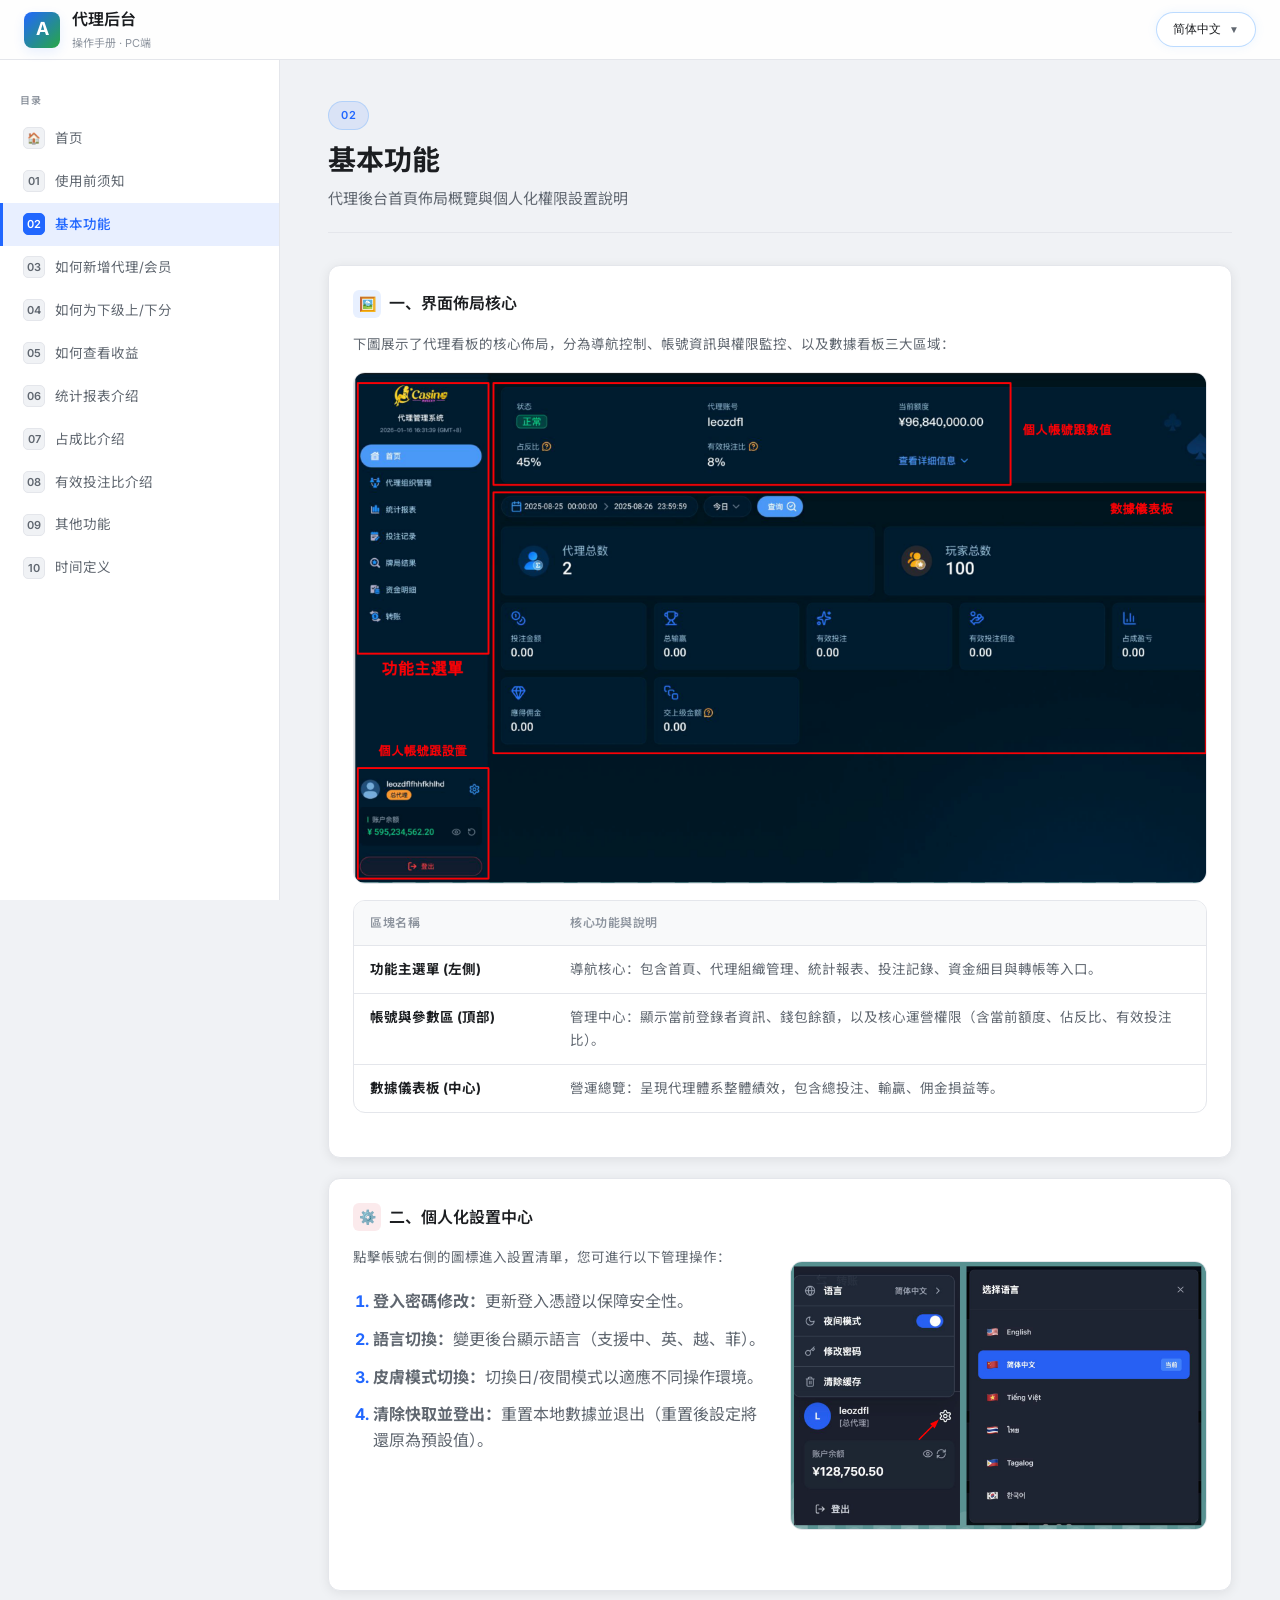
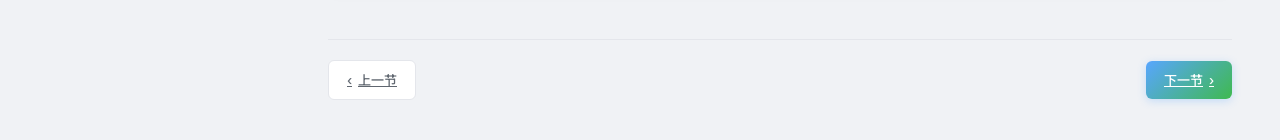
==== section2.html @ 6e55f605 "Initial commit: manual content completed" ====
<!DOCTYPE html>
<html lang="zh-Hans">

<head>
  <meta charset="UTF-8" />
  <meta name="viewport" content="width=device-width,initial-scale=1" />
  <title>基本功能 - 代理后台操作手册</title>
  <link rel="stylesheet" href="style.css" />
</head>

<body>

  <!-- HEADER -->
  <header class="header">
    <div class="header-logo">
      <button class="mobile-toggle" id="mobileToggle">☰</button>
      <div class="logo-icon">A</div>
      <div>
        <div class="logo-text">代理后台</div>
        <div class="logo-sub">操作手册 · PC端</div>
      </div>
    </div>
    <div class="lang-dropdown">
      <button class="lang-dropdown-btn" id="langDropdownBtn">
        <span class="lang-current" id="langCurrent">简体中文</span>
        <span class="lang-arrow">▼</span>
      </button>
      <div class="lang-dropdown-menu" id="langDropdownMenu">
        <button class="lang-dropdown-item active" data-lang="sc">简体中文</button>
        <button class="lang-dropdown-item" data-lang="en">English</button>
        <button class="lang-dropdown-item" data-lang="vn">Tiếng Việt</button>
        <button class="lang-dropdown-item" data-lang="ph">Filipino</button>
      </div>
    </div>
  </header>

  <!-- LAYOUT -->
  <div class="layout">

    <!-- SIDEBAR -->
    <nav class="sidebar">
      <div class="sidebar-section-title" data-lang="sc">目录</div>
      <div class="sidebar-section-title" data-lang="en" style="display:none">Contents</div>
      <div class="sidebar-section-title" data-lang="vn" style="display:none">Mục lục</div>
      <div class="sidebar-section-title" data-lang="ph" style="display:none">Talaan</div>
      <a href="index.html" class="nav-item"><span class="nav-num">🏠</span><span class="nav-label">首页</span></a>
      <a href="section1.html" class="nav-item"><span class="nav-num">01</span><span class="nav-label">使用前须知</span></a>
      <a href="section2.html" class="nav-item active"><span class="nav-num">02</span><span
          class="nav-label">基本功能</span></a>
      <a href="section3.html" class="nav-item"><span class="nav-num">03</span><span
          class="nav-label">如何新增代理/会员</span></a>
      <a href="section4.html" class="nav-item"><span class="nav-num">04</span><span
          class="nav-label">如何为下级上/下分</span></a>
      <a href="section5.html" class="nav-item"><span class="nav-num">05</span><span class="nav-label">如何查看收益</span></a>
      <a href="section6.html" class="nav-item"><span class="nav-num">06</span><span class="nav-label">统计报表介绍</span></a>
      <a href="section7.html" class="nav-item"><span class="nav-num">07</span><span class="nav-label">占成比介绍</span></a>
      <a href="section8.html" class="nav-item"><span class="nav-num">08</span><span class="nav-label">有效投注比介绍</span></a>
      <a href="section9.html" class="nav-item"><span class="nav-num">09</span><span class="nav-label">其他功能</span></a>
      <a href="section10.html" class="nav-item"><span class="nav-num">10</span><span class="nav-label">时间定义</span></a>
    </nav>

    <!-- MAIN -->
    <main class="main">

      <!-- ══════════════════════════════════════════════════════
     SECTION 02 — 基本功能 / Basic Features
══════════════════════════════════════════════════════ -->
      <section class="section active" id="sec1">

        <!-- SC -->
        <div data-lang="sc">
          <div class="section-header">
            <div class="section-badge">02</div>
            <h1 class="section-title">基本功能</h1>
            <p class="section-subtitle">代理後台首頁佈局概覽與個人化權限設置說明</p>
          </div>

          <div class="card">
            <div class="card-title">
              <div class="card-icon blue">🖼️</div>一、界面佈局核心
            </div>
            <p class="para">下圖展示了代理看板的核心佈局，分為導航控制、帳號資訊與權限監控、以及數據看板三大區域：</p>
            <img src="img/Layout.png" alt="Layout" class="content-img" />
            <div class="table-wrap">
              <table>
                <thead>
                  <tr>
                    <th style="width: 200px;">區塊名稱</th>
                    <th>核心功能與說明</th>
                  </tr>
                </thead>
                <tbody>
                  <tr>
                    <td><strong>功能主選單 (左側)</strong></td>
                    <td>導航核心：包含首頁、代理組織管理、統計報表、投注記錄、資金細目與轉帳等入口。</td>
                  </tr>
                  <tr>
                    <td><strong>帳號與參數區 (頂部)</strong></td>
                    <td>管理中心：顯示當前登錄者資訊、錢包餘額，以及核心運營權限（含當前額度、佔反比、有效投注比）。</td>
                  </tr>
                  <tr>
                    <td><strong>數據儀表板 (中心)</strong></td>
                    <td>營運總覽：呈現代理體系整體績效，包含總投注、輸贏、佣金損益等。</td>
                  </tr>
                </tbody>
              </table>
            </div>
          </div>
          <div class="card">
            <div class="card-title">
              <div class="card-icon red">⚙️</div>二、個人化設置中心
            </div>
            <div class="grid-2 align-start">
              <div>
                <p class="para">點擊帳號右側的圖標進入設置清單，您可進行以下管理操作：</p>
                <ol class="numbered-list">
                  <li><strong>登入密碼修改：</strong>更新登入憑證以保障安全性。</li>
                  <li><strong>語言切換：</strong>變更後台顯示語言（支援中、英、越、菲）。</li>
                  <li><strong>皮膚模式切換：</strong>切換日/夜間模式以適應不同操作環境。</li>
                  <li><strong>清除快取並登出：</strong>重置本地數據並退出（重置後設定將還原為預設值）。</li>
                </ol>
              </div>
              <div>
                <img src="img/settings.png" alt="Account Settings" class="content-img" />
              </div>
            </div>
          </div>
        </div>

        <!-- EN -->
        <div data-lang="en" style="display:none">
          <div class="section-header">
            <div class="section-badge">02</div>
            <h1 class="section-title">Basic Features</h1>
            <p class="section-subtitle">Overview of the Agent Dashboard layout and personalized settings.</p>
          </div>

          <div class="card">
            <div class="card-title">
              <div class="card-icon blue">🖼️</div>I. Layout Overview
            </div>
            <p class="para">The image below showcases the core layout of the dashboard, divided into three main zones:
              Navigation, Account Info & Permissions, and Data Dashboard.</p>
            <img src="img/Layout.png" alt="Layout" class="content-img" />
            <div class="table-wrap">
              <table>
                <thead>
                  <tr>
                    <th style="width: 250px;">Block Name</th>
                    <th>Core Function & Description</th>
                  </tr>
                </thead>
                <tbody>
                  <tr>
                    <td><strong>Main Menu (Left)</strong></td>
                    <td>Navigation Hub: Entrance to Agent Management, reports, betting records, and funds management.
                    </td>
                  </tr>
                  <tr>
                    <td><strong>Account Info (Top)</strong></td>
                    <td>Personal Center: Displays login info (ID, level), balance, and operational parameters (Credit,
                      Ratios).</td>
                  </tr>
                  <tr>
                    <td><strong>Data Dashboard (Center)</strong></td>
                    <td>Performance Overview: Summarizes performance metrics such as turnover, win/loss, and commission
                      data.</td>
                  </tr>
                </tbody>
              </table>
            </div>
          </div>

          <div class="card">
            <div class="card-title">
              <div class="card-icon red">⚙️</div>II. Account Settings Center
            </div>
            <div class="grid-2 align-start">
              <div>
                <p class="para">Click the icon in the account section to manage your profile and interface settings:</p>
                <ol class="numbered-list">
                  <li><strong>Password Management:</strong> Update your login credentials to secure your account.</li>
                  <li><strong>Language & Theme:</strong> Switch between supported languages and toggle between Day/Night
                    modes.</li>
                  <li><strong>Clear Cache & Logout:</strong> Securely logout and reset local cached data to default
                    settings.</li>
                </ol>
              </div>
              <div>
                <img src="img/settings.png" alt="Account Settings" class="content-img" />
              </div>
            </div>
          </div>
        </div>

        <!-- VN -->
        <div data-lang="vn" style="display:none">
          <div class="section-header">
            <div class="section-badge">02</div>
            <h1 class="section-title">Chức năng cơ bản</h1>
            <p class="section-subtitle">Tổng quan về bố cục và cài đặt tài khoản trong bảng điều khiển đại lý.</p>
          </div>

          <div class="card">
            <div class="card-title">
              <div class="card-icon blue">🖼️</div>I. Tổng quan về bố cục
            </div>
            <p class="para">Hình ảnh dưới đây hiển thị bố cục cốt lõi của hệ thống đại lý, được chia thành ba khu vực
              chính: Điều hướng, Thông tin tài khoản & Quyền hạn, và Bảng dữ liệu.</p>
            <img src="img/Layout.png" alt="Layout" class="content-img" />
            <div class="table-wrap">
              <table>
                <thead>
                  <tr>
                    <th style="width: 250px;">Tên khối</th>
                    <th>Chức năng & Mô tả chính</th>
                  </tr>
                </thead>
                <tbody>
                  <tr>
                    <td><strong>Menu chính (Bên trái)</strong></td>
                    <td>Trung tâm điều hướng: Truy cập Quản lý đại lý, báo cáo, lịch sử cược và quản lý quỹ.</td>
                  </tr>
                  <tr>
                    <td><strong>Thông tin tài khoản (Phía trên)</strong></td>
                    <td>Quản lý tài khoản: Hiển thị ID người dùng, số dư và các quyền vận hành (Hạn mức, Tỷ lệ).</td>
                  </tr>
                  <tr>
                    <td><strong>Bảng điều khiển dữ liệu (Trung tâm)</strong></td>
                    <td>Tổng quan hiệu suất: Tóm tắt hiệu quả hoạt động như doanh thu, thắng/thua và dữ liệu hoa hồng.
                    </td>
                  </tr>
                </tbody>
              </table>
            </div>
          </div>

          <div class="card">
            <div class="card-title">
              <div class="card-icon red">⚙️</div>II. Trung tâm cài đặt cá nhân
            </div>
            <div class="grid-2 align-start">
              <div>
                <p class="para">Nhấp vào biểu tượng cài đặt trong khu vực tài khoản để quản lý hồ sơ của bạn:</p>
                <ol class="numbered-list">
                  <li><strong>Quản lý mật khẩu:</strong> Thường xuyên cập nhật mật khẩu để đảm bảo an toàn tài khoản.
                  </li>
                  <li><strong>Ngôn ngữ & Giao diện:</strong> Chuyển đổi ngôn ngữ được hỗ trợ và thay đổi chế độ
                    Ngày/Đêm.</li>
                  <li><strong>Xóa bộ nhớ đệm & Đăng xuất:</strong> Đăng xuất an toàn và xóa dữ liệu tạm thời để quay về
                    mặc định.</li>
                </ol>
              </div>
              <div>
                <img src="img/settings.png" alt="Account Settings" class="content-img" />
              </div>
            </div>
          </div>
        </div>

        <!-- PH -->
        <div data-lang="ph" style="display:none">
          <div class="section-header">
            <div class="section-badge">02</div>
            <h1 class="section-title">Mga Pangunahing Feature</h1>
            <p class="section-subtitle">Overview ng layout ng Dashboard at mga setting ng account sa backend.</p>
          </div>

          <div class="card">
            <div class="card-title">
              <div class="card-icon blue">🖼️</div>I. Pangkalahatang-ideya ng Layout
            </div>
            <p class="para">Ipinapakita ng imahe sa ibaba ang pangunahing layout ng dashboard, na nahahati sa tatlong
              zone: Navigation, Account Info & Permissions, at Dashboard ng Data.</p>
            <img src="img/Layout.png" alt="Layout" class="content-img" />
            <div class="table-wrap">
              <table>
                <thead>
                  <tr>
                    <th style="width: 250px;">Pangalan ng Block</th>
                    <th>Pangunahing Gamit at Paglalarawan</th>
                  </tr>
                </thead>
                <tbody>
                  <tr>
                    <td><strong>Pangunahing Menu (Kaliwa)</strong></td>
                    <td>Navigation Hub: Pasukan sa Pamamahala ng Agent, mga ulat, kasaysayan ng taya, at pondo.</td>
                  </tr>
                  <tr>
                    <td><strong>Info ng Account (Itaas)</strong></td>
                    <td>Personal Center: Ipinapakita ang ID, balanse, at mga parameter gaya ng Credit at Ratio.</td>
                  </tr>
                  <tr>
                    <td><strong>Dashboard ng Data (Gitna)</strong></td>
                    <td>Performance Overview: Buod ng mga sukat gaya ng turnover, panalo/talo, at komisyon.</td>
                  </tr>
                </tbody>
              </table>
            </div>
          </div>

          <div class="card">
            <div class="card-title">
              <div class="card-icon red">⚙️</div>II. Personal Setting Center
            </div>
            <div class="grid-2 align-start">
              <div>
                <p class="para">I-click ang icon sa section ng account para i-manage ang iyong profile at interface:</p>
                <ol class="numbered-list">
                  <li><strong>Update ng Password:</strong> Palitan ang iyong login password para sa higit pang
                    seguridad.</li>
                  <li><strong>Wika at Tema:</strong> Lumipat sa pagitan ng mga sinusuportahang wika at gamitin ang
                    Day/Night mode.</li>
                  <li><strong>I-clear ang Cache & Logout:</strong> Ligtas na mag-logout at i-reset ang local data para
                    bumalik sa default.</li>
                </ol>
              </div>
              <div>
                <img src="img/settings.png" alt="Account Settings" class="content-img" />
              </div>
            </div>
          </div>
        </div>

        <div class="content-footer">
          <div class="footer-nav"><a href="section1.html" class="btn btn-outline btn-prev">‹ <span>上一节</span></a></div>
          <div class="footer-nav"><a href="section3.html" class="btn btn-primary btn-next"><span>下一节</span> ›</a></div>
        </div>
      </section>

    </main>
  </div>

  <script src="script.js"></script>
</body>

</html>
---- style.css ----
@import url('https://fonts.googleapis.com/css2?family=Inter:wght@300;400;500;600;700&family=Noto+Sans+SC:wght@300;400;500;700&display=swap');

:root {
  --bg-primary: #f0f2f5;
  --bg-secondary: #ffffff;
  --bg-card: #ffffff;
  --bg-hover: #f8f9fa;
  --border: #e4e6eb;
  --accent: #2167ff;
  --accent-glow: rgba(33, 103, 255, 0.1);
  --accent-secondary: #28a745;
  --accent-warning: #ffc107;
  --accent-danger: #dc3545;
  --text-primary: #1c1e21;
  --text-secondary: #606770;
  --text-muted: #8d949e;
  --sidebar-width: 280px;
  --header-height: 60px;
  --radius: 12px;
  --shadow: 0 2px 12px rgba(0, 0, 0, 0.08);
  --shadow-hover: 0 4px 20px rgba(0, 0, 0, 0.12);
}

*,
*::before,
*::after {
  box-sizing: border-box;
  margin: 0;
  padding: 0;
}

html {
  scroll-behavior: smooth;
}

body {
  font-family: 'Inter', 'Noto Sans SC', sans-serif;
  background: var(--bg-primary);
  color: var(--text-primary);
  line-height: 1.7;
  min-height: 100vh;
  overflow-x: hidden;
}

/* ── HEADER ── */
.header {
  position: fixed;
  top: 0;
  left: 0;
  right: 0;
  height: var(--header-height);
  background: rgba(255, 255, 255, 0.9);
  backdrop-filter: blur(10px);
  border-bottom: 1px solid var(--border);
  display: flex;
  align-items: center;
  justify-content: space-between;
  padding: 0 24px;
  z-index: 1000;
}

.header-logo {
  display: flex;
  align-items: center;
  gap: 12px;
}

.header-logo .logo-icon {
  width: 36px;
  height: 36px;
  background: linear-gradient(135deg, var(--accent), var(--accent-secondary));
  border-radius: 8px;
  display: flex;
  align-items: center;
  justify-content: center;
  font-size: 18px;
  font-weight: 700;
  color: #fff;
  box-shadow: 0 4px 12px var(--accent-glow);
}

.header-logo .logo-text {
  font-size: 16px;
  font-weight: 600;
  color: var(--text-primary);
}

.header-logo .logo-sub {
  font-size: 11px;
  color: var(--text-muted);
  margin-top: 1px;
}

/* Language dropdown */
.lang-dropdown {
  position: relative;
  z-index: 1000;
}

.lang-dropdown-btn {
  display: flex;
  align-items: center;
  gap: 8px;
  padding: 8px 16px;
  background: var(--bg-secondary);
  border: 1px solid var(--border);
  border-radius: 24px;
  color: var(--text-primary);
  font-size: 12px;
  font-weight: 500;
  cursor: pointer;
  transition: all 0.2s ease;
  white-space: nowrap;
  position: relative;
  z-index: 10000;
  border: 1px solid rgba(88, 166, 255, 0.4);
  /* Make border more visible */
  box-shadow: 0 0 10px rgba(88, 166, 255, 0.1);
}

.lang-dropdown-btn:hover {
  background: var(--bg-hover);
  border-color: var(--accent);
}

.lang-current {
  color: var(--text-primary);
}

.lang-arrow {
  font-size: 10px;
  color: var(--text-secondary);
  transition: transform 0.2s ease;
}

.lang-dropdown.open .lang-arrow {
  transform: rotate(180deg);
}

.lang-dropdown-menu {
  position: absolute;
  top: calc(100% + 8px);
  right: 0;
  background: var(--bg-secondary);
  border: 1px solid var(--border);
  border-radius: 8px;
  padding: 4px;
  min-width: 120px;
  opacity: 0;
  visibility: hidden;
  transform: translateY(-8px);
  transition: all 0.2s ease;
  box-shadow: var(--shadow);
  z-index: 9999;
}

.lang-dropdown.open .lang-dropdown-menu {
  opacity: 1;
  visibility: visible;
  transform: translateY(0);
}

.lang-dropdown-item {
  display: block;
  width: 100%;
  padding: 8px 12px;
  border: none;
  background: transparent;
  color: var(--text-secondary);
  font-size: 12px;
  font-weight: 500;
  text-align: left;
  cursor: pointer;
  transition: all 0.2s ease;
  border-radius: 4px;
  white-space: nowrap;
}

.lang-dropdown-item:hover {
  color: var(--text-primary);
  background: var(--bg-hover);
}

.lang-dropdown-item.active {
  color: var(--accent);
  background: var(--accent-glow);
}

/* ── LAYOUT ── */
.layout {
  display: flex;
  padding-top: var(--header-height);
  min-height: 100vh;
}

/* ── SIDEBAR ── */
.sidebar {
  width: var(--sidebar-width);
  position: fixed;
  top: var(--header-height);
  left: 0;
  bottom: 0;
  background: var(--bg-secondary);
  border-right: 1px solid var(--border);
  overflow-y: auto;
  padding: 20px 0;
  z-index: 900;
}

.sidebar::-webkit-scrollbar {
  width: 4px;
}

.sidebar::-webkit-scrollbar-track {
  background: transparent;
}

.sidebar::-webkit-scrollbar-thumb {
  background: var(--border);
  border-radius: 2px;
}

.sidebar-section-title {
  padding: 8px 20px;
  font-size: 10px;
  font-weight: 600;
  text-transform: uppercase;
  letter-spacing: 1px;
  color: var(--text-muted);
  margin-top: 4px;
}

.nav-item {
  display: flex;
  align-items: center;
  gap: 10px;
  padding: 10px 20px;
  color: var(--text-secondary);
  text-decoration: none;
  font-size: 13.5px;
  font-weight: 400;
  border-left: 3px solid transparent;
  cursor: pointer;
  transition: all 0.2s ease;
  user-select: none;
}

.nav-item:hover {
  color: var(--text-primary);
  background: var(--bg-hover);
}

.nav-item.active {
  color: var(--accent);
  background: var(--accent-glow);
  border-left-color: var(--accent);
  font-weight: 500;
}

.nav-item .nav-num {
  display: inline-flex;
  align-items: center;
  justify-content: center;
  width: 22px;
  height: 22px;
  background: var(--bg-primary);
  border: 1px solid var(--border);
  border-radius: 5px;
  font-size: 11px;
  font-weight: 600;
  flex-shrink: 0;
}

.nav-item.active .nav-num {
  background: var(--accent);
  border-color: var(--accent);
  color: #fff;
}

/* ── MAIN CONTENT ── */
.main {
  margin-left: var(--sidebar-width);
  flex: 1;
  padding: 40px 48px;
  max-width: calc(100vw - var(--sidebar-width));
}

/* ── SECTIONS ── */
.section {
  display: none;
  animation: fadeIn 0.3s ease;
}

.section.active {
  display: block;
}

@keyframes fadeIn {
  from {
    opacity: 0;
    transform: translateY(10px);
  }

  to {
    opacity: 1;
    transform: translateY(0);
  }
}

/* ── SECTION HEADER ── */
.section-header {
  margin-bottom: 32px;
  padding-bottom: 20px;
  border-bottom: 1px solid var(--border);
}

.section-badge {
  display: inline-flex;
  align-items: center;
  gap: 6px;
  background: var(--accent-glow);
  border: 1px solid rgba(88, 166, 255, 0.3);
  color: var(--accent);
  font-size: 11px;
  font-weight: 600;
  padding: 4px 12px;
  border-radius: 20px;
  margin-bottom: 12px;
  text-transform: uppercase;
  letter-spacing: 0.5px;
}

.section-title {
  font-size: 28px;
  font-weight: 700;
  color: var(--text-primary);
  line-height: 1.3;
  margin-bottom: 8px;
}

.section-subtitle {
  font-size: 15px;
  color: var(--text-secondary);
}

/* ── CARDS ── */
.card {
  background: var(--bg-card);
  border: 1px solid var(--border);
  border-radius: var(--radius);
  padding: 24px;
  margin-bottom: 20px;
  transition: all 0.3s ease;
  box-shadow: var(--shadow);
}

.card:hover {
  border-color: var(--accent);
  box-shadow: var(--shadow-hover);
}

/* Chapter cards for homepage */
.chapter-card {
  text-decoration: none;
  color: inherit;
  display: block;
  transition: all 0.2s ease;
}

.chapter-card:hover {
  border-color: var(--accent);
  transform: translateY(-2px);
  box-shadow: 0 8px 24px rgba(88, 166, 255, 0.15);
}

.chapter-card .card-title {
  margin-bottom: 8px;
}

.chapter-card .para {
  color: var(--text-secondary);
  font-size: 13.5px;
  line-height: 1.6;
}

.card-title {
  font-size: 16px;
  font-weight: 600;
  color: var(--text-primary);
  margin-bottom: 14px;
  display: flex;
  align-items: center;
  gap: 8px;
}

.card-title .card-icon {
  width: 28px;
  height: 28px;
  border-radius: 6px;
  display: flex;
  align-items: center;
  justify-content: center;
  font-size: 14px;
  flex-shrink: 0;
}

.card-icon.blue {
  background: rgba(33, 103, 255, 0.1);
}

.card-icon.green {
  background: rgba(40, 167, 69, 0.1);
}

.card-icon.yellow {
  background: rgba(255, 193, 7, 0.1);
}

.card-icon.red {
  background: rgba(220, 53, 69, 0.1);
}

.card-icon.purple {
  background: rgba(111, 66, 193, 0.1);
}

/* ── NOTICE BOXES ── */
.notice {
  display: flex;
  gap: 12px;
  padding: 16px 18px;
  border-radius: var(--radius);
  margin-bottom: 16px;
  border-left: 3px solid;
}

.notice-icon {
  font-size: 18px;
  flex-shrink: 0;
  margin-top: 1px;
}

.notice-content {
  font-size: 13.5px;
  color: var(--text-secondary);
}

.notice-content strong {
  color: var(--text-primary);
}

.notice.info {
  background: rgba(88, 166, 255, 0.08);
  border-color: var(--accent);
}

.notice.success {
  background: rgba(63, 185, 80, 0.08);
  border-color: var(--accent-secondary);
}

.notice.warning {
  background: rgba(210, 153, 34, 0.08);
  border-color: var(--accent-warning);
}

.notice.danger {
  background: rgba(248, 81, 73, 0.08);
  border-color: var(--accent-danger);
}

/* ── STEPS ── */
.steps-list {
  list-style: none;
}

.step-item {
  display: flex;
  gap: 16px;
  margin-bottom: 20px;
  position: relative;
}

.step-item:not(:last-child)::before {
  content: '';
  position: absolute;
  left: 15px;
  top: 36px;
  width: 2px;
  height: calc(100% - 8px);
  background: linear-gradient(to bottom, var(--accent), transparent);
  opacity: 0.3;
}

.step-num {
  width: 32px;
  height: 32px;
  border-radius: 50%;
  background: linear-gradient(135deg, #58a6ff, #3fb950);
  display: flex;
  align-items: center;
  justify-content: center;
  font-size: 13px;
  font-weight: 700;
  color: #fff;
  flex-shrink: 0;
  box-shadow: 0 0 10px rgba(88, 166, 255, 0.25);
}

.step-content {
  flex: 1;
}

.step-title {
  font-size: 14.5px;
  font-weight: 600;
  color: var(--text-primary);
  margin-bottom: 4px;
}

.step-desc {
  font-size: 13.5px;
  color: var(--text-secondary);
}

/* ── TABLE ── */
.table-wrap {
  overflow-x: auto;
  border-radius: var(--radius);
  border: 1px solid var(--border);
  margin-bottom: 20px;
}

table {
  width: 100%;
  border-collapse: collapse;
  font-size: 13.5px;
}

thead {
  background: var(--bg-hover);
}

thead th {
  padding: 12px 16px;
  text-align: left;
  font-weight: 600;
  font-size: 12px;
  text-transform: uppercase;
  letter-spacing: 0.5px;
  color: var(--text-muted);
  border-bottom: 1px solid var(--border);
  white-space: nowrap;
}

tbody td {
  padding: 12px 16px;
  color: var(--text-secondary);
  border-bottom: 1px solid var(--border);
  vertical-align: top;
}

tbody tr:last-child td {
  border-bottom: none;
}

tbody tr:hover {
  background: var(--bg-hover);
}

tbody td:first-child {
  font-weight: 500;
  color: var(--text-primary);
  white-space: nowrap;
}

/* ── TAGS ── */
.tag {
  display: inline-flex;
  align-items: center;
  padding: 2px 10px;
  border-radius: 12px;
  font-size: 11px;
  font-weight: 500;
}

.tag.blue {
  background: rgba(88, 166, 255, 0.15);
  color: #79bfff;
  border: 1px solid rgba(88, 166, 255, 0.3);
}

.tag.green {
  background: rgba(63, 185, 80, 0.15);
  color: #56d364;
  border: 1px solid rgba(63, 185, 80, 0.3);
}

.tag.yellow {
  background: rgba(210, 153, 34, 0.15);
  color: #e3b341;
  border: 1px solid rgba(210, 153, 34, 0.3);
}

.tag.red {
  background: rgba(248, 81, 73, 0.15);
  color: #ff7b72;
  border: 1px solid rgba(248, 81, 73, 0.3);
}

/* ── DEFINITION LIST ── */
.def-list {
  list-style: none;
}

.def-item {
  padding: 12px 0;
  border-bottom: 1px solid rgba(48, 54, 61, 0.5);
  display: flex;
  gap: 12px;
  align-items: flex-start;
}

.def-item:last-child {
  border-bottom: none;
}

.def-term {
  font-weight: 600;
  color: var(--accent);
  min-width: 140px;
  font-size: 13px;
}

.def-desc {
  color: var(--text-secondary);
  font-size: 13.5px;
  flex: 1;
}

/* ── GRID ── */
.grid-2 {
  display: grid;
  grid-template-columns: 1fr 1fr;
  gap: 20px;
}

.grid-gap-sm {
  gap: 10px;
}

.align-center {
  align-items: center;
}

.align-start {
  align-items: flex-start;
}

@media (max-width: 768px) {
  .grid-2 {
    grid-template-columns: 1fr;
  }
}

.grid-2,
.grid-3 {
  margin-bottom: 20px;
}

.grid-3 {
  display: grid;
  grid-template-columns: 1fr 1fr 1fr;
  gap: 16px;
  margin-bottom: 20px;
}

.info-card {
  background: var(--bg-card);
  border: 1px solid var(--border);
  border-radius: var(--radius);
  padding: 18px;
}

.info-card .info-label {
  font-size: 11px;
  font-weight: 600;
  color: var(--text-muted);
  text-transform: uppercase;
  letter-spacing: 0.5px;
  margin-bottom: 6px;
}

.info-card .info-value {
  font-size: 22px;
  font-weight: 700;
  color: var(--accent);
}

.info-card .info-desc {
  font-size: 12px;
  color: var(--text-secondary);
  margin-top: 4px;
}

/* ── FORMULA BOX ── */
.formula-box {
  background: var(--bg-primary);
  border: 1px solid var(--border);
  border-radius: var(--radius);
  padding: 20px 24px;
  margin: 16px 0;
  font-family: 'Courier New', monospace;
  text-align: center;
}

.formula-text {
  font-size: 16px;
  color: var(--accent);
  font-weight: 600;
  letter-spacing: 0.5px;
}

.formula-note {
  font-size: 12px;
  color: var(--text-muted);
  margin-top: 8px;
  font-family: 'Inter', sans-serif;
}

/* ── LIST STYLES ── */
ul.content-list {
  list-style: none;
  padding: 0;
  margin: 0;
}

.content-list li {
  padding: 8px 0;
  border-bottom: 1px solid var(--border);
  position: relative;
  padding-left: 20px;
}

.content-list li:before {
  content: "•";
  position: absolute;
  left: 0;
  color: var(--accent);
  font-weight: bold;
}

.content-list li:last-child {
  border-bottom: none;
}

.numbered-list {
  padding-left: 20px;
  margin: 12px 0;
}

.numbered-list li {
  padding: 6px 0;
  color: var(--text-secondary);
  line-height: 1.6;
}

.numbered-list li::marker {
  color: var(--accent);
  font-weight: bold;
}

/* ── HIGHLIGHT BLOCK ── */
.highlight-block {
  background: linear-gradient(135deg, rgba(88, 166, 255, 0.06), rgba(63, 185, 80, 0.06));
  border: 1px solid rgba(88, 166, 255, 0.2);
  border-radius: var(--radius);
  padding: 20px 24px;
  margin-bottom: 20px;
}

/* ── TIME TABLE ── */
.time-badge {
  display: inline-flex;
  align-items: center;
  gap: 6px;
  background: var(--bg-hover);
  border: 1px solid var(--border);
  border-radius: 6px;
  padding: 6px 12px;
  font-size: 13px;
  font-weight: 500;
  color: var(--text-primary);
  margin: 4px 4px 4px 0;
}

/* ── MOBILE TOGGLE ── */
.mobile-toggle {
  display: none;
  background: none;
  border: none;
  color: var(--text-primary);
  font-size: 22px;
  cursor: pointer;
  padding: 4px;
}

/* ── RESPONSIVE ── */
@media (max-width: 900px) {
  .sidebar {
    transform: translateX(-100%);
    transition: transform 0.3s ease;
  }

  .sidebar.open {
    transform: translateX(0);
    box-shadow: var(--shadow);
  }

  .main {
    margin-left: 0;
    max-width: 100vw;
    padding: 24px 20px;
  }

  .mobile-toggle {
    display: block;
  }

  .grid-2,
  .grid-3 {
    grid-template-columns: 1fr;
  }

  .lang-dropdown-btn {
    padding: 6px 12px;
    font-size: 11px;
  }
}

/* ── SCROLLBAR ── */
::-webkit-scrollbar {
  width: 6px;
  height: 6px;
}

::-webkit-scrollbar-track {
  background: var(--bg-primary);
}

::-webkit-scrollbar-thumb {
  background: var(--border);
  border-radius: 3px;
}

::-webkit-scrollbar-thumb:hover {
  background: #444d57;
}

/* ── SECTION DIVIDER ── */
h3.subsection {
  font-size: 15px;
  font-weight: 600;
  color: var(--text-primary);
  margin: 24px 0 12px;
  padding-bottom: 8px;
  border-bottom: 1px solid var(--border);
}

p.para {
  font-size: 13.5px;
  color: var(--text-secondary);
  margin-bottom: 14px;
  line-height: 1.8;
}

/* ── FOOTER BAR ── */
.content-footer {
  margin-top: 48px;
  padding-top: 20px;
  border-top: 1px solid var(--border);
  display: flex;
  justify-content: space-between;
  align-items: center;
}

.content-footer .footer-nav {
  display: flex;
  gap: 8px;
}

.btn {
  display: inline-flex;
  align-items: center;
  gap: 6px;
  padding: 8px 18px;
  border-radius: 6px;
  font-size: 13px;
  font-weight: 500;
  cursor: pointer;
  transition: all 0.2s ease;
  border: none;
}

.btn-outline {
  background: var(--bg-card);
  border: 1px solid var(--border);
  color: var(--text-secondary);
}

.btn-outline:hover {
  color: var(--text-primary);
  border-color: var(--accent);
  background: var(--accent-glow);
}

.btn-primary {
  background: linear-gradient(135deg, #58a6ff, #3fb950);
  color: #fff;
  box-shadow: 0 2px 8px rgba(88, 166, 255, 0.3);
}

.btn-primary:hover {
  opacity: 0.9;
  transform: translateY(-1px);
}

/* ── CONTENT IMAGES ── */
.content-img {
  width: 100%;
  max-width: 1000px;
  border-radius: var(--radius);
  border: 1px solid var(--border);
  margin: 16px 0;
  display: block;
  cursor: zoom-in;
  transition: transform 0.2s ease, box-shadow 0.2s ease;
}

.content-img:hover {
  transform: translateY(-2px);
  box-shadow: var(--shadow-hover);
}

/* ── LIGHTBOX (IMAGE ZOOM) ── */
.lightbox {
  position: fixed;
  top: 0;
  left: 0;
  width: 100%;
  height: 100%;
  background: rgba(0, 0, 0, 0.9);
  display: none;
  align-items: center;
  justify-content: center;
  z-index: 2000;
  cursor: zoom-out;
  opacity: 0;
  transition: opacity 0.3s ease;
  backdrop-filter: blur(8px);
}

.lightbox.open {
  display: flex;
  opacity: 1;
}

.lightbox-img {
  max-width: 95%;
  max-height: 95%;
  border-radius: 8px;
  box-shadow: 0 0 40px rgba(0, 0, 0, 0.6);
  transform: scale(0.9);
  transition: transform 0.3s cubic-bezier(0.165, 0.84, 0.44, 1);
  background: #fff;
}

.lightbox.open .lightbox-img {
  transform: scale(1);
}
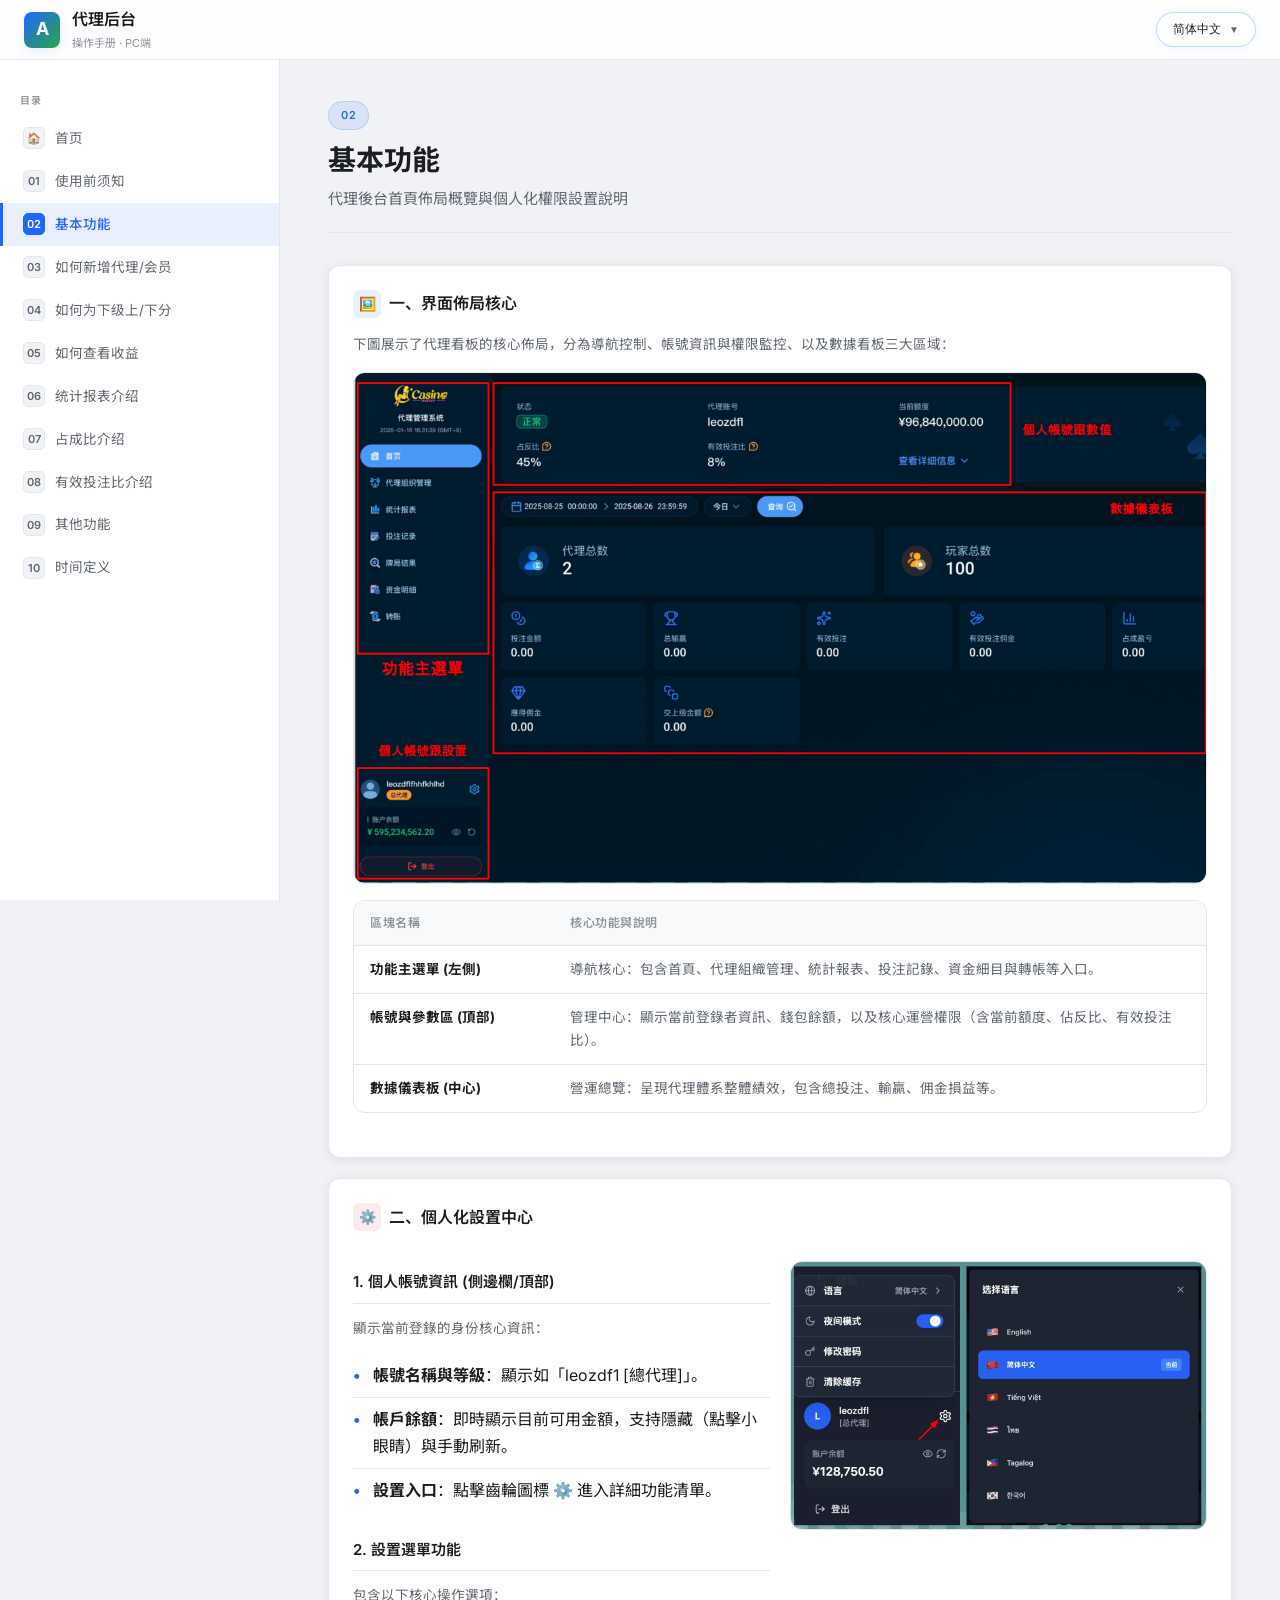
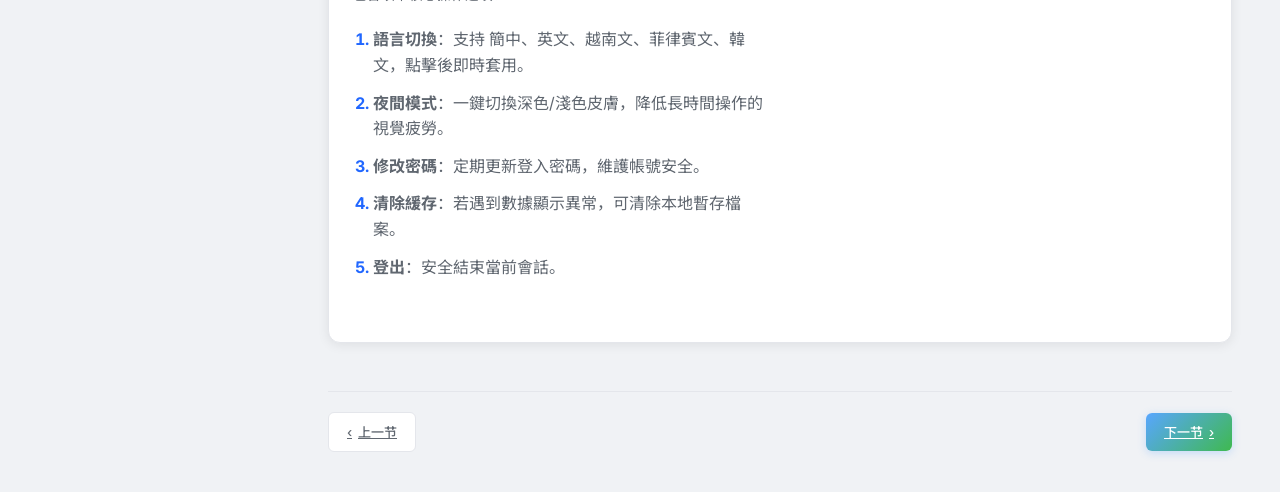
==== commit f24c7905: "Enhance Personal Account and Settings descriptions in section 2" ====
--- a/section2.html
+++ b/section2.html
@@ -112,12 +112,22 @@
             </div>
             <div class="grid-2 align-start">
               <div>
-                <p class="para">點擊帳號右側的圖標進入設置清單，您可進行以下管理操作：</p>
+                <h3 class="subsection">1. 個人帳號資訊 (側邊欄/頂部)</h3>
+                <p class="para">顯示當前登錄的身份核心資訊：</p>
+                <ul class="content-list">
+                  <li><strong>帳號名稱與等級</strong>：顯示如「leozdf1 [總代理]」。</li>
+                  <li><strong>帳戶餘額</strong>：即時顯示目前可用金額，支持隱藏（點擊小眼睛）與手動刷新。</li>
+                  <li><strong>設置入口</strong>：點擊齒輪圖標 ⚙️ 進入詳細功能清單。</li>
+                </ul>
+
+                <h3 class="subsection">2. 設置選單功能</h3>
+                <p class="para">包含以下核心操作選項：</p>
                 <ol class="numbered-list">
-                  <li><strong>登入密碼修改：</strong>更新登入憑證以保障安全性。</li>
-                  <li><strong>語言切換：</strong>變更後台顯示語言（支援中、英、越、菲）。</li>
-                  <li><strong>皮膚模式切換：</strong>切換日/夜間模式以適應不同操作環境。</li>
-                  <li><strong>清除快取並登出：</strong>重置本地數據並退出（重置後設定將還原為預設值）。</li>
+                  <li><strong>語言切換</strong>：支持 簡中、英文、越南文、菲律賓文、韓文，點擊後即時套用。</li>
+                  <li><strong>夜間模式</strong>：一鍵切換深色/淺色皮膚，降低長時間操作的視覺疲勞。</li>
+                  <li><strong>修改密碼</strong>：定期更新登入密碼，維護帳號安全。</li>
+                  <li><strong>清除緩存</strong>：若遇到數據顯示異常，可清除本地暫存檔案。</li>
+                  <li><strong>登出</strong>：安全結束當前會話。</li>
                 </ol>
               </div>
               <div>
@@ -177,13 +187,23 @@
             </div>
             <div class="grid-2 align-start">
               <div>
-                <p class="para">Click the icon in the account section to manage your profile and interface settings:</p>
+                <h3 class="subsection">1. Personal Account Info</h3>
+                <p class="para">Displays the core information of the currently logged-in identity:</p>
+                <ul class="content-list">
+                  <li><strong>Account & Level</strong>: Displays your ID and agent level (e.g., General Agent).</li>
+                  <li><strong>Balance</strong>: Real-time display of available balance. Supports hiding (eye icon) and
+                    manual refreshing.</li>
+                  <li><strong>Settings Entry</strong>: Click the gear icon ⚙️ to access the features list.</li>
+                </ul>
+
+                <h3 class="subsection">2. Settings Menu Items</h3>
+                <p class="para">Includes the following management options:</p>
                 <ol class="numbered-list">
-                  <li><strong>Password Management:</strong> Update your login credentials to secure your account.</li>
-                  <li><strong>Language & Theme:</strong> Switch between supported languages and toggle between Day/Night
-                    modes.</li>
-                  <li><strong>Clear Cache & Logout:</strong> Securely logout and reset local cached data to default
-                    settings.</li>
+                  <li><strong>Language Selection</strong>: Supports Multiple languages. Changes applied instantly.</li>
+                  <li><strong>Night Mode</strong>: Toggle between dark and light themes for visual comfort.</li>
+                  <li><strong>Change Password</strong>: Update your login credentials regularly for security.</li>
+                  <li><strong>Clear Cache</strong>: Reset local data if you encounter display issues.</li>
+                  <li><strong>Logout</strong>: Securely terminate your current session.</li>
                 </ol>
               </div>
               <div>
@@ -241,14 +261,25 @@
             </div>
             <div class="grid-2 align-start">
               <div>
-                <p class="para">Nhấp vào biểu tượng cài đặt trong khu vực tài khoản để quản lý hồ sơ của bạn:</p>
+                <h3 class="subsection">1. Thông tin tài khoản</h3>
+                <p class="para">Hiển thị thông tin cốt lõi của tài khoản đang đăng nhập:</p>
+                <ul class="content-list">
+                  <li><strong>Tài khoản & Cấp độ</strong>: Hiển thị ID và cấp đại lý (ví dụ: Tổng đại lý).</li>
+                  <li><strong>Số dư</strong>: Hiển thị số dư hiện tại theo thời gian thực. Hỗ trợ ẩn số tiền và làm mới
+                    thủ công.</li>
+                  <li><strong>Lối vào cài đặt</strong>: Nhấp vào biểu tượng bánh răng ⚙️ để xem danh sách chức năng.
+                  </li>
+                </ul>
+
+                <h3 class="subsection">2. Danh mục cài đặt</h3>
+                <p class="para">Bao gồm các tùy chọn vận hành sau:</p>
                 <ol class="numbered-list">
-                  <li><strong>Quản lý mật khẩu:</strong> Thường xuyên cập nhật mật khẩu để đảm bảo an toàn tài khoản.
+                  <li><strong>Chuyển đổi ngôn ngữ</strong>: Hỗ trợ nhiều ngôn ngữ, áp dụng ngay lập tức sau khi chọn.
                   </li>
-                  <li><strong>Ngôn ngữ & Giao diện:</strong> Chuyển đổi ngôn ngữ được hỗ trợ và thay đổi chế độ
-                    Ngày/Đêm.</li>
-                  <li><strong>Xóa bộ nhớ đệm & Đăng xuất:</strong> Đăng xuất an toàn và xóa dữ liệu tạm thời để quay về
-                    mặc định.</li>
+                  <li><strong>Chế độ ban đêm</strong>: Chuyển đổi giao diện Sáng/Tối để bảo vệ mắt.</li>
+                  <li><strong>Đổi mật khẩu</strong>: Cập nhật mật khẩu thường xuyên để bảo mật.</li>
+                  <li><strong>Xóa bộ nhớ đệm</strong>: Xóa tệp tạm thời nếu gặp lỗi hiển thị dữ liệu.</li>
+                  <li><strong>Đăng xuất</strong>: Kết thúc phiên làm việc an toàn.</li>
                 </ol>
               </div>
               <div>
@@ -305,14 +336,23 @@
             </div>
             <div class="grid-2 align-start">
               <div>
-                <p class="para">I-click ang icon sa section ng account para i-manage ang iyong profile at interface:</p>
+                <h3 class="subsection">1. Info ng Personal na Account</h3>
+                <p class="para">Ipinapakita ang pangunahing impormasyon ng kasalukuyang account:</p>
+                <ul class="content-list">
+                  <li><strong>Account at Antas</strong>: Ipinapakita ang ID at level (hal. General Agent).</li>
+                  <li><strong>Balanse</strong>: Real-time na display ng balanse. Maaaring itago o i-refresh nang manual.
+                  </li>
+                  <li><strong>Settings Entry</strong>: I-click ang gear icon ⚙️ para sa listahan ng mga feature.</li>
+                </ul>
+
+                <h3 class="subsection">2. Mga Item sa Menu ng Settings</h3>
+                <p class="para">Kasama ang mga sumusunod na opsyon:</p>
                 <ol class="numbered-list">
-                  <li><strong>Update ng Password:</strong> Palitan ang iyong login password para sa higit pang
-                    seguridad.</li>
-                  <li><strong>Wika at Tema:</strong> Lumipat sa pagitan ng mga sinusuportahang wika at gamitin ang
-                    Day/Night mode.</li>
-                  <li><strong>I-clear ang Cache & Logout:</strong> Ligtas na mag-logout at i-reset ang local data para
-                    bumalik sa default.</li>
+                  <li><strong>Pagpili ng Wika</strong>: Sinusuportahan ang maraming wika. Agad na nailalapat.</li>
+                  <li><strong>Night Mode</strong>: Magpalipat-lipat sa dark/light theme para sa visual comfort.</li>
+                  <li><strong>Palitan ang Password</strong>: Mag-update ng password para sa seguridad.</li>
+                  <li><strong>I-clear ang Cache</strong>: I-reset ang local data kung may problema sa display.</li>
+                  <li><strong>Logout</strong>: Ligtas na tapusin ang iyong session.</li>
                 </ol>
               </div>
               <div>
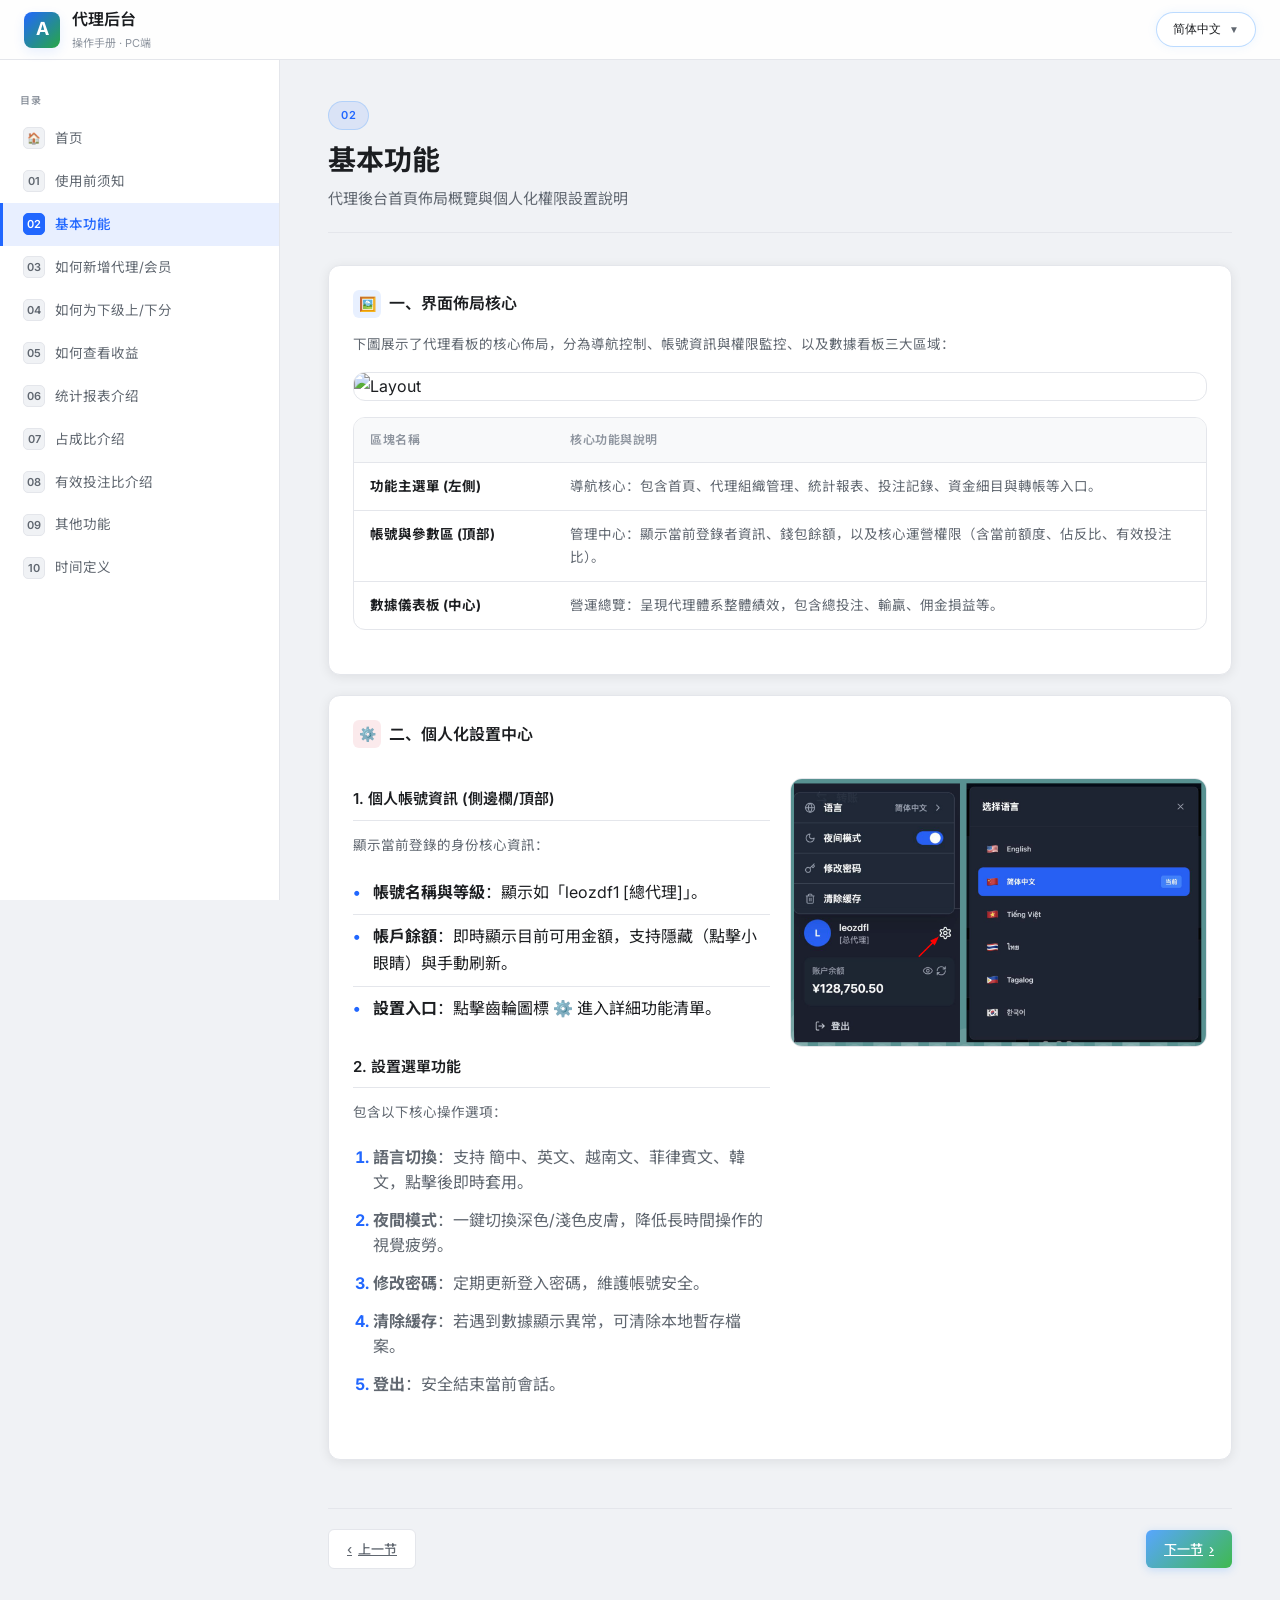
==== commit 347fa675: "Update layout image to index.png in section 2" ====
--- a/section2.html
+++ b/section2.html
@@ -80,7 +80,7 @@
               <div class="card-icon blue">🖼️</div>一、界面佈局核心
             </div>
             <p class="para">下圖展示了代理看板的核心佈局，分為導航控制、帳號資訊與權限監控、以及數據看板三大區域：</p>
-            <img src="img/Layout.png" alt="Layout" class="content-img" />
+            <img src="img/index.png" alt="Layout" class="content-img" />
             <div class="table-wrap">
               <table>
                 <thead>
@@ -151,7 +151,7 @@
             </div>
             <p class="para">The image below showcases the core layout of the dashboard, divided into three main zones:
               Navigation, Account Info & Permissions, and Data Dashboard.</p>
-            <img src="img/Layout.png" alt="Layout" class="content-img" />
+            <img src="img/index.png" alt="Layout" class="content-img" />
             <div class="table-wrap">
               <table>
                 <thead>
@@ -227,7 +227,7 @@
             </div>
             <p class="para">Hình ảnh dưới đây hiển thị bố cục cốt lõi của hệ thống đại lý, được chia thành ba khu vực
               chính: Điều hướng, Thông tin tài khoản & Quyền hạn, và Bảng dữ liệu.</p>
-            <img src="img/Layout.png" alt="Layout" class="content-img" />
+            <img src="img/index.png" alt="Layout" class="content-img" />
             <div class="table-wrap">
               <table>
                 <thead>
@@ -303,7 +303,7 @@
             </div>
             <p class="para">Ipinapakita ng imahe sa ibaba ang pangunahing layout ng dashboard, na nahahati sa tatlong
               zone: Navigation, Account Info & Permissions, at Dashboard ng Data.</p>
-            <img src="img/Layout.png" alt="Layout" class="content-img" />
+            <img src="img/index.png" alt="Layout" class="content-img" />
             <div class="table-wrap">
               <table>
                 <thead>
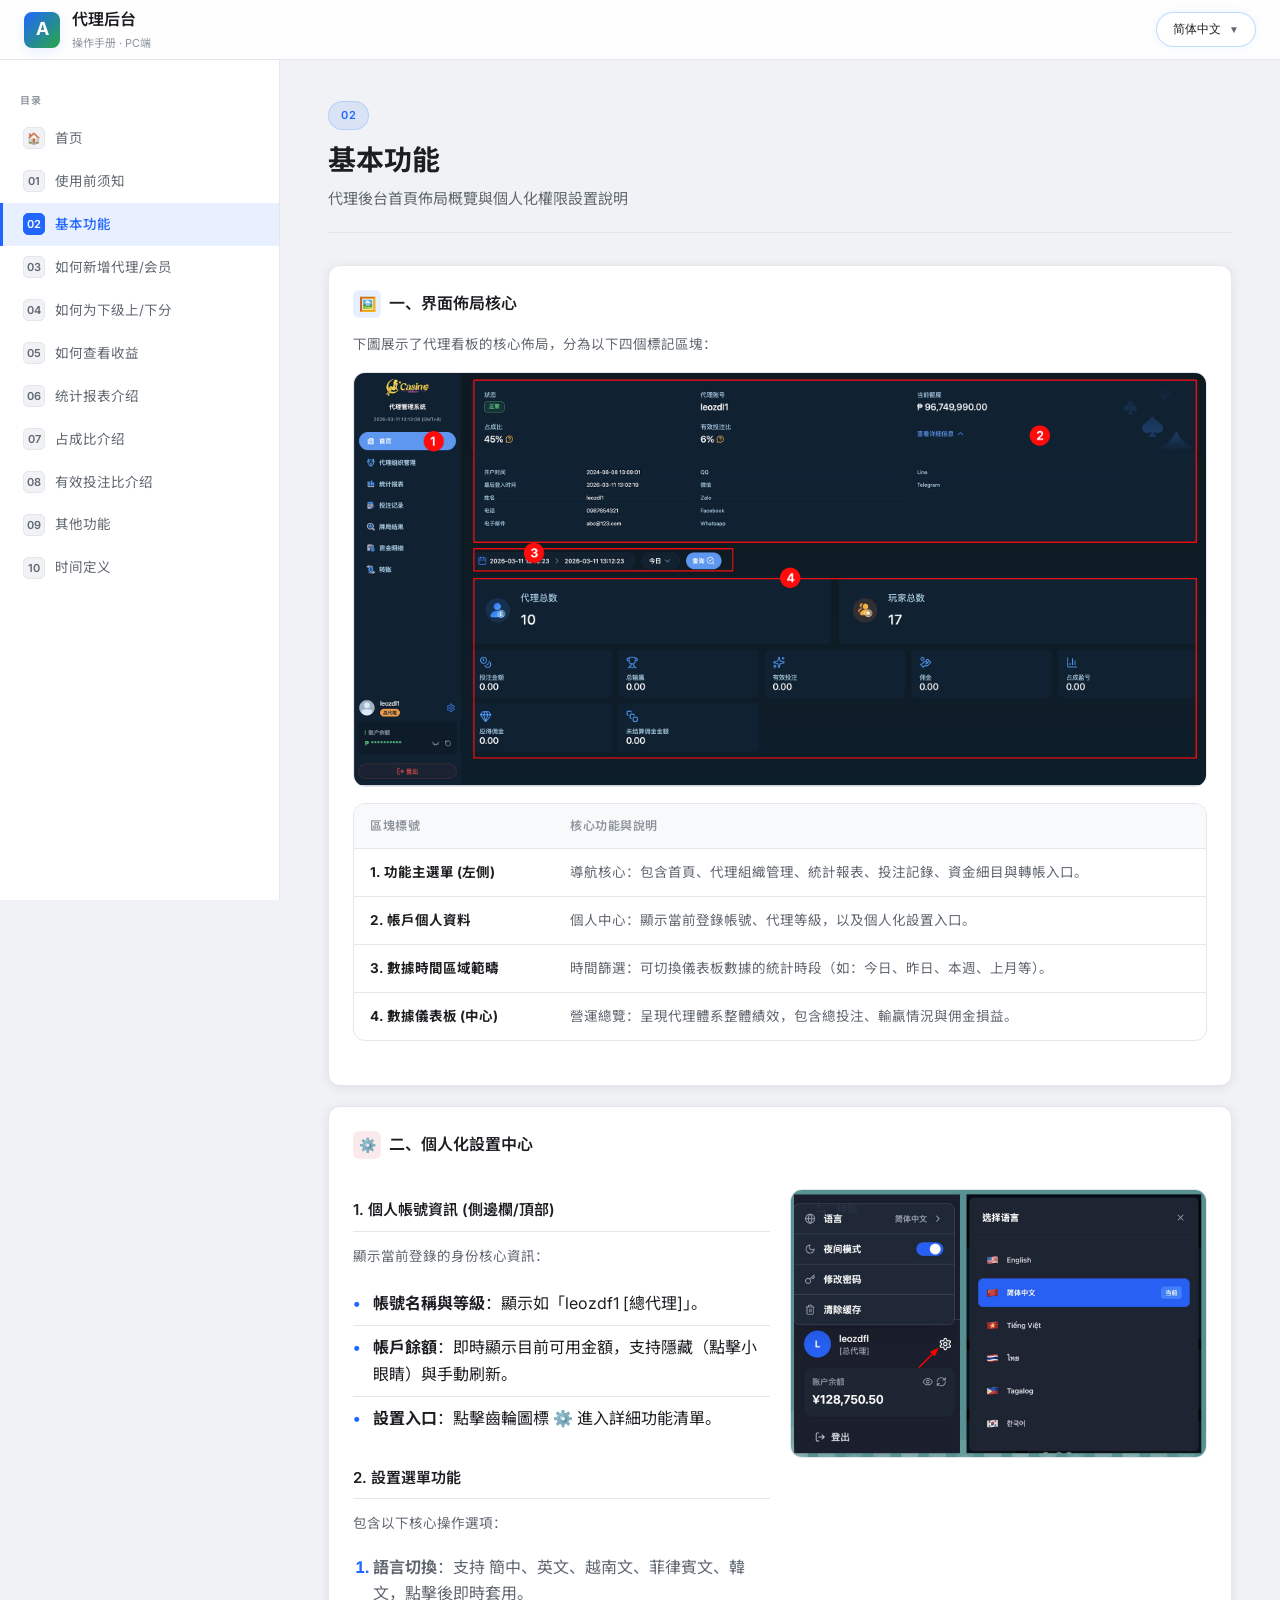
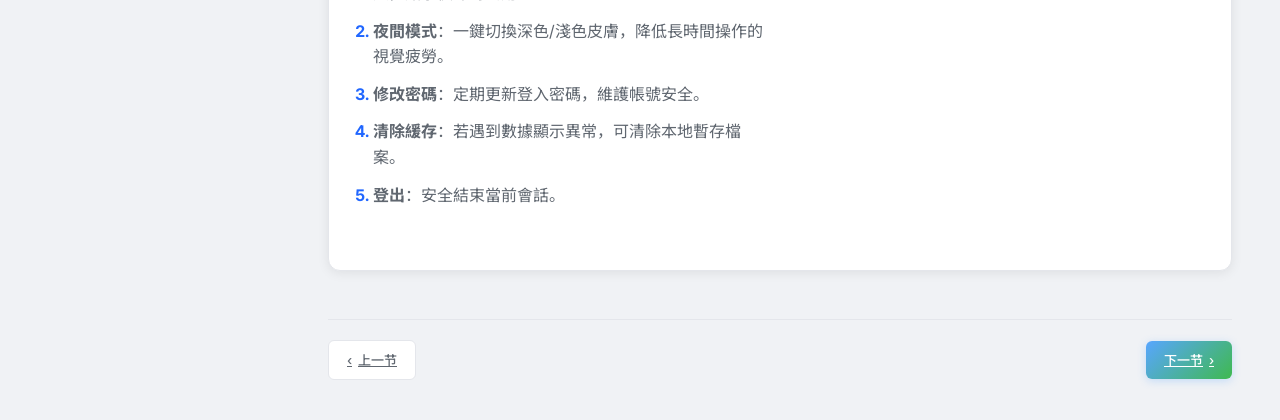
==== commit 67f62b68: "Update section3 and section5 content, layouts and images" ====
--- a/section2.html
+++ b/section2.html
@@ -79,28 +79,32 @@
             <div class="card-title">
               <div class="card-icon blue">🖼️</div>一、界面佈局核心
             </div>
-            <p class="para">下圖展示了代理看板的核心佈局，分為導航控制、帳號資訊與權限監控、以及數據看板三大區域：</p>
+            <p class="para">下圖展示了代理看板的核心佈局，分為以下四個標記區塊：</p>
             <img src="img/index.png" alt="Layout" class="content-img" />
             <div class="table-wrap">
               <table>
                 <thead>
                   <tr>
-                    <th style="width: 200px;">區塊名稱</th>
+                    <th style="width: 200px;">區塊標號</th>
                     <th>核心功能與說明</th>
                   </tr>
                 </thead>
                 <tbody>
                   <tr>
-                    <td><strong>功能主選單 (左側)</strong></td>
-                    <td>導航核心：包含首頁、代理組織管理、統計報表、投注記錄、資金細目與轉帳等入口。</td>
-                  </tr>
-                  <tr>
-                    <td><strong>帳號與參數區 (頂部)</strong></td>
-                    <td>管理中心：顯示當前登錄者資訊、錢包餘額，以及核心運營權限（含當前額度、佔反比、有效投注比）。</td>
-                  </tr>
-                  <tr>
-                    <td><strong>數據儀表板 (中心)</strong></td>
-                    <td>營運總覽：呈現代理體系整體績效，包含總投注、輸贏、佣金損益等。</td>
+                    <td><strong>1. 功能主選單 (左側)</strong></td>
+                    <td>導航核心：包含首頁、代理組織管理、統計報表、投注記錄、資金細目與轉帳入口。</td>
+                  </tr>
+                  <tr>
+                    <td><strong>2. 帳戶個人資料</strong></td>
+                    <td>個人中心：顯示當前登錄帳號、代理等級，以及個人化設置入口。</td>
+                  </tr>
+                  <tr>
+                    <td><strong>3. 數據時間區域範疇</strong></td>
+                    <td>時間篩選：可切換儀表板數據的統計時段（如：今日、昨日、本週、上月等）。</td>
+                  </tr>
+                  <tr>
+                    <td><strong>4. 數據儀表板 (中心)</strong></td>
+                    <td>營運總覽：呈現代理體系整體績效，包含總投注、輸贏情況與佣金損益。</td>
                   </tr>
                 </tbody>
               </table>
@@ -149,32 +153,35 @@
             <div class="card-title">
               <div class="card-icon blue">🖼️</div>I. Layout Overview
             </div>
-            <p class="para">The image below showcases the core layout of the dashboard, divided into three main zones:
-              Navigation, Account Info & Permissions, and Data Dashboard.</p>
+            <p class="para">The image below showcases the core layout of the dashboard, divided into four labeled
+              blocks:</p>
             <img src="img/index.png" alt="Layout" class="content-img" />
             <div class="table-wrap">
               <table>
                 <thead>
                   <tr>
-                    <th style="width: 250px;">Block Name</th>
+                    <th style="width: 250px;">Block Number</th>
                     <th>Core Function & Description</th>
                   </tr>
                 </thead>
                 <tbody>
                   <tr>
-                    <td><strong>Main Menu (Left)</strong></td>
-                    <td>Navigation Hub: Entrance to Agent Management, reports, betting records, and funds management.
+                    <td><strong>1. Main Menu (Left)</strong></td>
+                    <td>Navigation Hub: Entrance to Agent Management, reports, betting records, and funds.</td>
+                  </tr>
+                  <tr>
+                    <td><strong>2. Account Profile</strong></td>
+                    <td>Personal Center: Displays login ID, agent level, and entry to settings.</td>
+                  </tr>
+                  <tr>
+                    <td><strong>3. Data Time Range</strong></td>
+                    <td>Time Filter: Toggle between statistical intervals (e.g., Today, Yesterday, This Week, Last
+                      Month).</td>
+                  </tr>
+                  <tr>
+                    <td><strong>4. Data Dashboard (Center)</strong></td>
+                    <td>Performance Overview: Summarizes performance metrics such as turnover, win/loss, and commission.
                     </td>
-                  </tr>
-                  <tr>
-                    <td><strong>Account Info (Top)</strong></td>
-                    <td>Personal Center: Displays login info (ID, level), balance, and operational parameters (Credit,
-                      Ratios).</td>
-                  </tr>
-                  <tr>
-                    <td><strong>Data Dashboard (Center)</strong></td>
-                    <td>Performance Overview: Summarizes performance metrics such as turnover, win/loss, and commission
-                      data.</td>
                   </tr>
                 </tbody>
               </table>
@@ -225,30 +232,34 @@
             <div class="card-title">
               <div class="card-icon blue">🖼️</div>I. Tổng quan về bố cục
             </div>
-            <p class="para">Hình ảnh dưới đây hiển thị bố cục cốt lõi của hệ thống đại lý, được chia thành ba khu vực
-              chính: Điều hướng, Thông tin tài khoản & Quyền hạn, và Bảng dữ liệu.</p>
+            <p class="para">Hình ảnh dưới đây hiển thị bố cục cốt lõi của hệ thống đại lý, được chia thành bốn khối được
+              đánh dấu:</p>
             <img src="img/index.png" alt="Layout" class="content-img" />
             <div class="table-wrap">
               <table>
                 <thead>
                   <tr>
-                    <th style="width: 250px;">Tên khối</th>
+                    <th style="width: 250px;">Số hiệu khối</th>
                     <th>Chức năng & Mô tả chính</th>
                   </tr>
                 </thead>
                 <tbody>
                   <tr>
-                    <td><strong>Menu chính (Bên trái)</strong></td>
+                    <td><strong>1. Menu chính (Bên trái)</strong></td>
                     <td>Trung tâm điều hướng: Truy cập Quản lý đại lý, báo cáo, lịch sử cược và quản lý quỹ.</td>
                   </tr>
                   <tr>
-                    <td><strong>Thông tin tài khoản (Phía trên)</strong></td>
-                    <td>Quản lý tài khoản: Hiển thị ID người dùng, số dư và các quyền vận hành (Hạn mức, Tỷ lệ).</td>
-                  </tr>
-                  <tr>
-                    <td><strong>Bảng điều khiển dữ liệu (Trung tâm)</strong></td>
-                    <td>Tổng quan hiệu suất: Tóm tắt hiệu quả hoạt động như doanh thu, thắng/thua và dữ liệu hoa hồng.
-                    </td>
+                    <td><strong>2. Thông tin hồ sơ tài khoản</strong></td>
+                    <td>Trung tâm cá nhân: Hiển thị ID tài khoản, Cấp đại lý và lối vào cài đặt cá nhân.</td>
+                  </tr>
+                  <tr>
+                    <td><strong>3. Phạm vi thời gian dữ liệu</strong></td>
+                    <td>Lọc thời gian: Chuyển đổi khoảng thời gian thống kê dữ liệu (ví dụ: Hôm nay, Hôm qua, Tuần này,
+                      Tháng trước).</td>
+                  </tr>
+                  <tr>
+                    <td><strong>4. Bảng dữ liệu (Trung tâm)</strong></td>
+                    <td>Tổng quan hiệu suất: Tóm tắt hiệu quả hoạt động như doanh thu, thắng/thua và hoa hồng.</td>
                   </tr>
                 </tbody>
               </table>
@@ -301,28 +312,33 @@
             <div class="card-title">
               <div class="card-icon blue">🖼️</div>I. Pangkalahatang-ideya ng Layout
             </div>
-            <p class="para">Ipinapakita ng imahe sa ibaba ang pangunahing layout ng dashboard, na nahahati sa tatlong
-              zone: Navigation, Account Info & Permissions, at Dashboard ng Data.</p>
+            <p class="para">Ipinapakita ng imahe sa ibaba ang pangunahing layout ng dashboard, na nahahati sa apat na
+              minarkahang blocks:</p>
             <img src="img/index.png" alt="Layout" class="content-img" />
             <div class="table-wrap">
               <table>
                 <thead>
                   <tr>
-                    <th style="width: 250px;">Pangalan ng Block</th>
+                    <th style="width: 250px;">Numero ng Block</th>
                     <th>Pangunahing Gamit at Paglalarawan</th>
                   </tr>
                 </thead>
                 <tbody>
                   <tr>
-                    <td><strong>Pangunahing Menu (Kaliwa)</strong></td>
+                    <td><strong>1. Pangunahing Menu (Kaliwa)</strong></td>
                     <td>Navigation Hub: Pasukan sa Pamamahala ng Agent, mga ulat, kasaysayan ng taya, at pondo.</td>
                   </tr>
                   <tr>
-                    <td><strong>Info ng Account (Itaas)</strong></td>
-                    <td>Personal Center: Ipinapakita ang ID, balanse, at mga parameter gaya ng Credit at Ratio.</td>
-                  </tr>
-                  <tr>
-                    <td><strong>Dashboard ng Data (Gitna)</strong></td>
+                    <td><strong>2. Profile ng Account</strong></td>
+                    <td>Personal Center: Ipinapakita ang ID, antas ng agent, at access sa mga setting.</td>
+                  </tr>
+                  <tr>
+                    <td><strong>3. Saklaw ng Oras ng Data</strong></td>
+                    <td>Time Filter: Magpalipat-lipat sa mga statistical interval (hal. Ngayon, Kahapon, Ngayong Linggo,
+                      Nakaraang Buwan).</td>
+                  </tr>
+                  <tr>
+                    <td><strong>4. Dashboard ng Data (Gitna)</strong></td>
                     <td>Performance Overview: Buod ng mga sukat gaya ng turnover, panalo/talo, at komisyon.</td>
                   </tr>
                 </tbody>
--- a/style.css
+++ b/style.css
@@ -942,6 +942,11 @@
   box-shadow: var(--shadow-hover);
 }
 
+.img-half {
+  width: 50% !important;
+  max-width: 500px !important;
+}
+
 /* ── LIGHTBOX (IMAGE ZOOM) ── */
 .lightbox {
   position: fixed;
